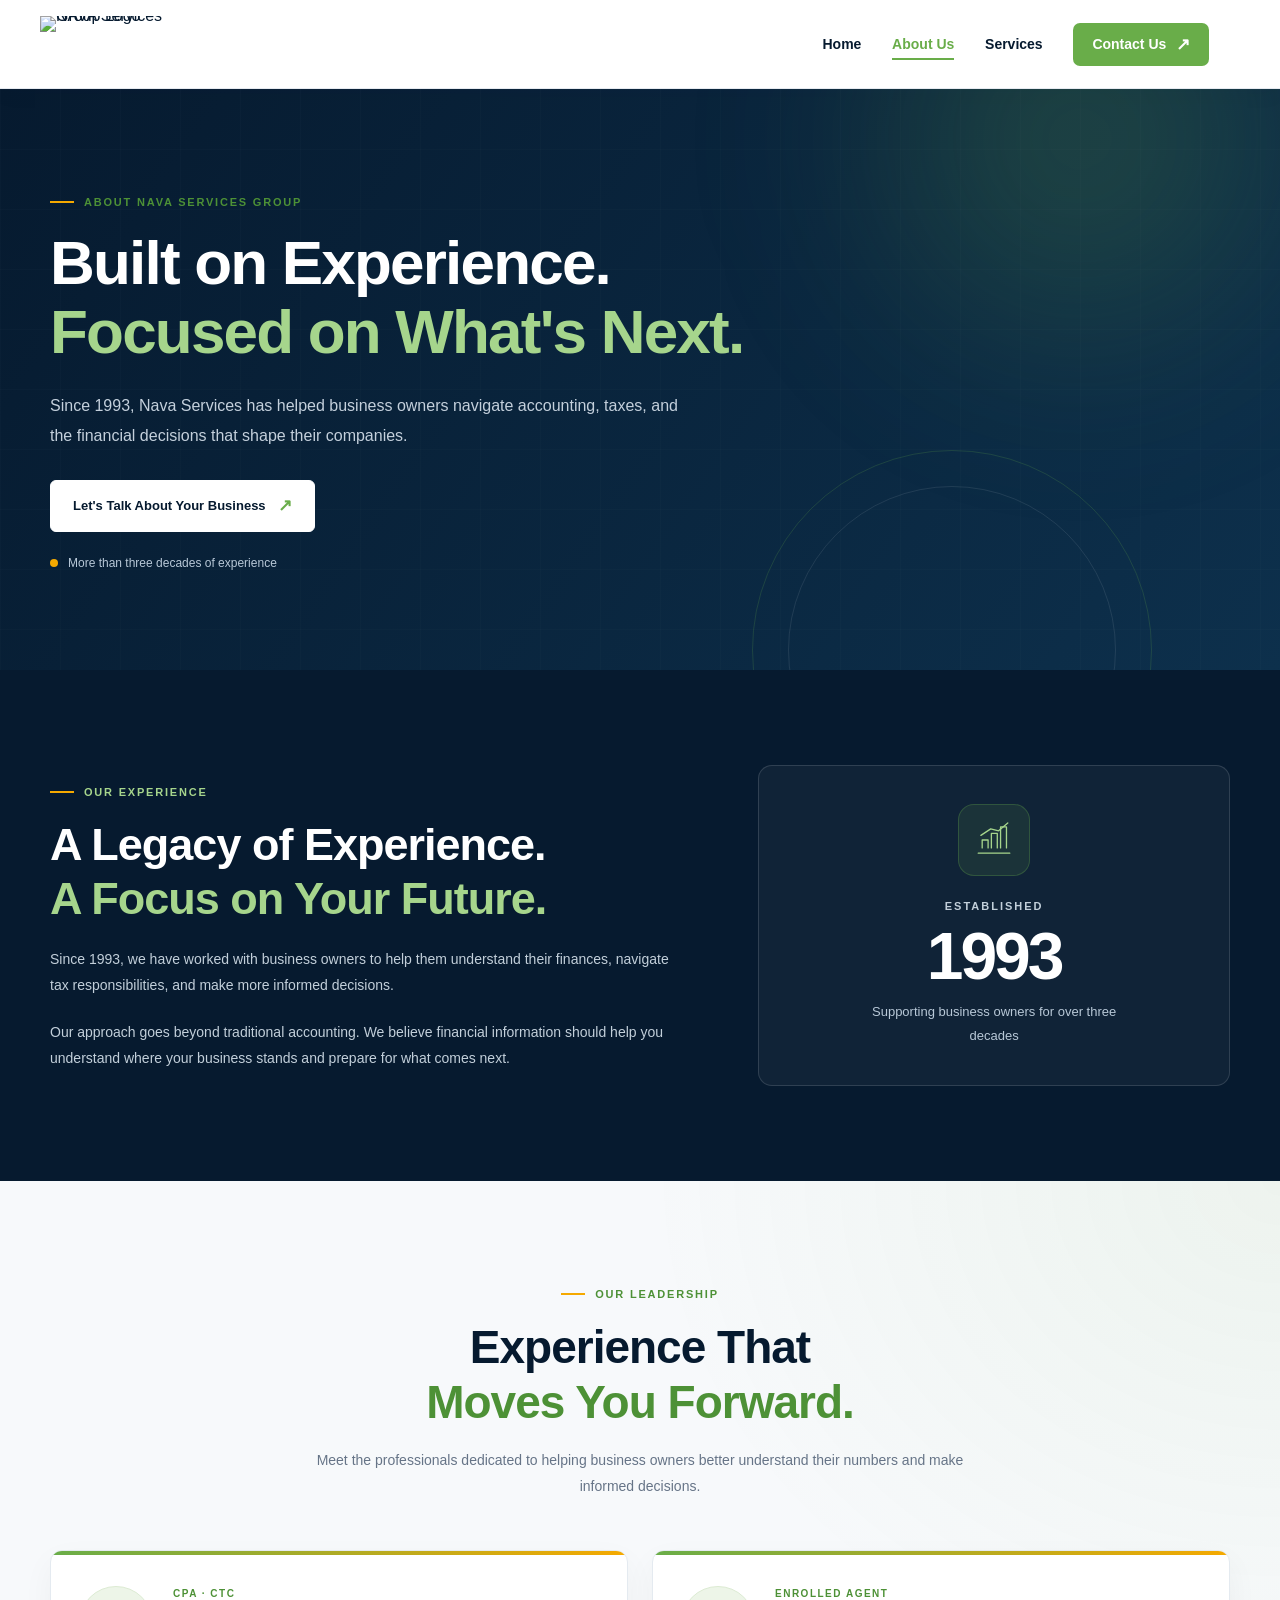
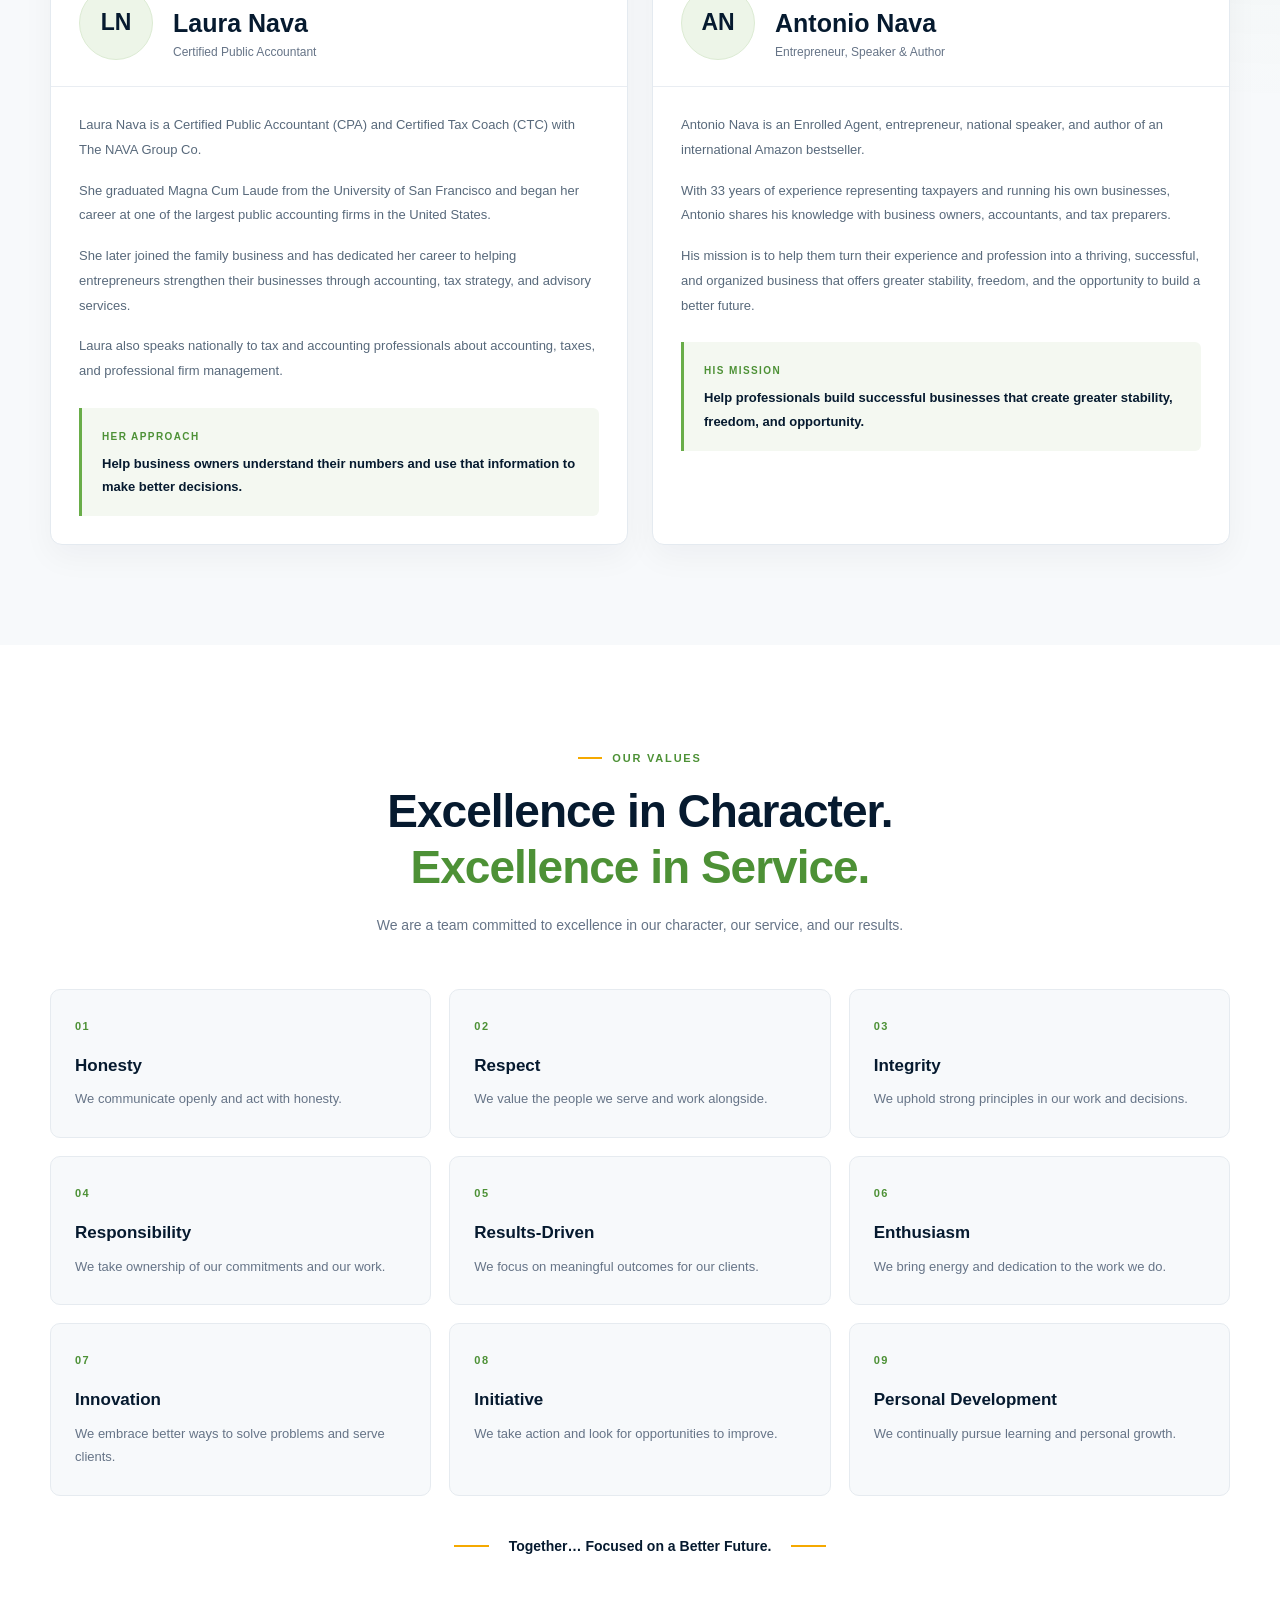
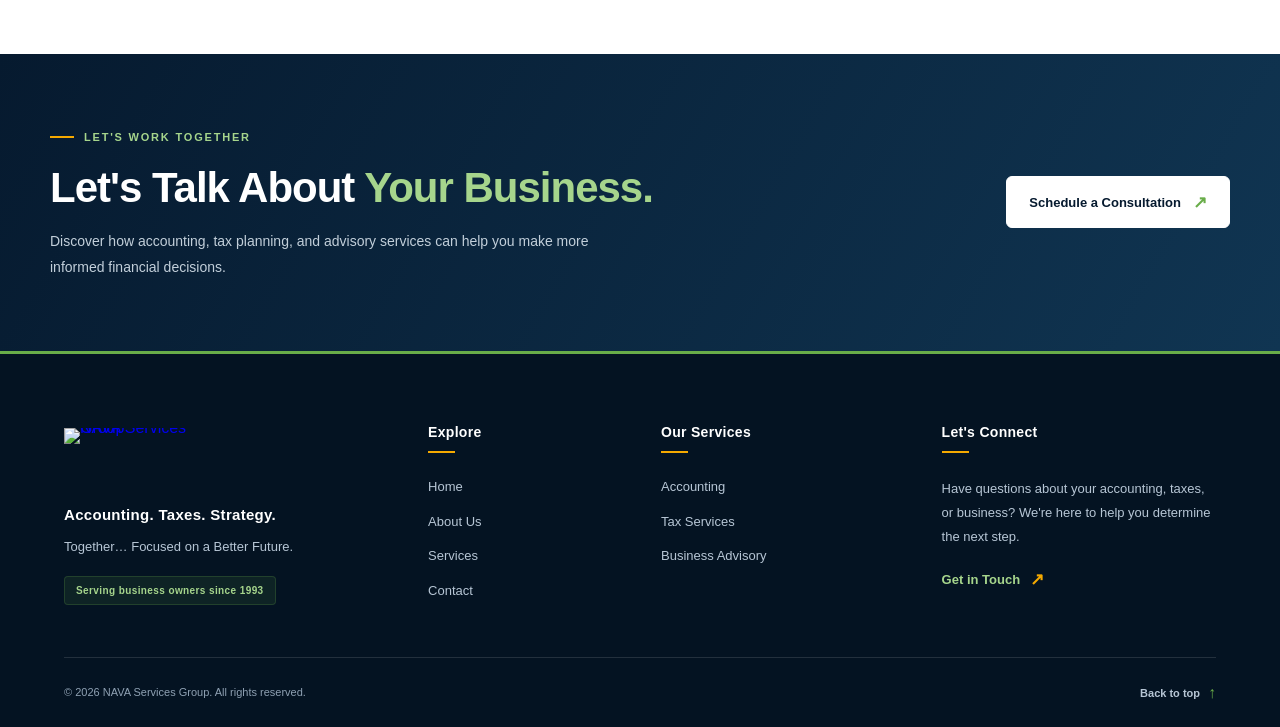
==== about.html @ ea810bb6 "Updates" ====
<!doctype html>
<html lang="en">
<head>
  <meta charset="utf-8">
  <meta name="viewport" content="width=device-width, initial-scale=1">
  <meta name="theme-color" content="#061A2F">

  <meta
    name="description"
    content="Learn about NAVA Services Group, our history since 1993, leadership, and commitment to helping business owners make informed financial decisions."
  >

  <title>About Us | NAVA Services Group</title>

  <link rel="stylesheet" href="/components/nava-header.css">
  <link rel="stylesheet" href="/components/nava-footer.css">
  <link rel="stylesheet" href="/components/nava-about.css">

  <script src="/components/nava-header.js" defer></script>
  <script src="/components/nava-footer.js" defer></script>
  <script src="/components/nava-about.js" defer></script>

  <script>
    window.gtranslateSettings = {
      default_language: "en",
      languages: ["en", "es"],
      wrapper_selector: ".gtranslate_wrapper"
    };
  </script>

  <script
    src="https://cdn.gtranslate.net/widgets/latest/dropdown.js"
    defer
  ></script>
</head>

<body id="top">

  <nava-header></nava-header>

  <main class="nava-about">
    <nava-about></nava-about>
  </main>

  <nava-footer></nava-footer>

</body>
</html>
---- components/nava-header.css ----
:root {
  --nava-navy: #061A2F;
  --nava-green: #69AD49;
  --nava-yellow: #F5A900;
  --nava-border: #E6EAF0;
}

nava-header {
  display: block;
  position: relative;
  z-index: 1000;
}

.nava-header {
  width: 100%;
  background: #fff;
  border-bottom: 1px solid var(--nava-border);
  box-shadow: 0 4px 22px rgba(6, 26, 47, 0.045);
  font-family: Inter, Arial, sans-serif;
}

.nava-header__inner {
  width: min(1200px, calc(100% - 48px));
  min-height: 88px;
  margin: 0 auto;
  display: flex;
  align-items: center;
  justify-content: space-between;
  gap: 36px;
}

.nava-brand {
  display: flex;
  flex-direction: column;
  flex-shrink: 0;
  color: var(--nava-navy);
  text-decoration: none;
  line-height: 1;
}

.nava-brand__name {
  font-size: 30px;
  font-weight: 800;
  letter-spacing: 0.11em;
}

.nava-brand__subtitle {
  margin-top: 6px;
  font-size: 10px;
  font-weight: 700;
  letter-spacing: 0.19em;
}

.nava-nav {
  display: flex;
  align-items: center;
  gap: clamp(18px, 2.4vw, 34px);
}

.nava-nav__link {
  position: relative;
  padding: 12px 0;
  color: var(--nava-navy);
  text-decoration: none;
  font-size: 14px;
  font-weight: 600;
  transition: color 0.2s ease;
}

.nava-nav__link:hover,
.nava-nav__link.is-active {
  color: var(--nava-green);
}

.nava-nav__link.is-active::after {
  content: "";
  position: absolute;
  right: 0;
  bottom: 4px;
  left: 0;
  height: 2px;
  background: var(--nava-green);
}

.nava-nav__cta {
  display: inline-flex;
  align-items: center;
  gap: 10px;
  padding: 13px 19px;
  border-radius: 7px;
  background: var(--nava-green);
  color: #fff;
  text-decoration: none;
  font-size: 14px;
  font-weight: 700;
  transition: background 0.2s ease, transform 0.2s ease;
}

.nava-nav__cta:hover {
  background: #57983A;
  transform: translateY(-1px);
}

.nava-nav__cta span {
  font-size: 17px;
  line-height: 1;
}

.nava-language {
  display: flex;
  align-items: center;
}

.nava-language select {
  max-width: 130px;
  padding: 8px 9px;
  border: 1px solid var(--nava-border);
  border-radius: 6px;
  background: #fff;
  color: var(--nava-navy);
  font: inherit;
  font-size: 13px;
}

.nava-menu-toggle {
  display: none;
  width: 44px;
  height: 44px;
  padding: 11px;
  border: 1px solid var(--nava-border);
  border-radius: 8px;
  background: #fff;
  cursor: pointer;
}

.nava-menu-toggle span {
  display: block;
  height: 2px;
  margin: 4px 0;
  background: var(--nava-navy);
}

@media (max-width: 820px) {
  .nava-header__inner {
    width: calc(100% - 32px);
    min-height: 76px;
    gap: 16px;
  }

  .nava-brand__name {
    font-size: 27px;
  }

  .nava-menu-toggle {
    display: block;
    margin-left: auto;
  }

  .nava-nav {
    display: none;
    position: absolute;
    top: 100%;
    right: 0;
    left: 0;
    padding: 18px 24px 24px;
    flex-direction: column;
    align-items: stretch;
    gap: 7px;
    background: #fff;
    border-bottom: 1px solid var(--nava-border);
    box-shadow: 0 14px 22px rgba(6, 26, 47, 0.08);
  }

  .nava-nav.is-open {
    display: flex;
  }

  .nava-nav__link {
    padding: 13px 0;
  }

  .nava-nav__link.is-active::after {
    display: none;
  }

  .nava-nav__cta {
    justify-content: center;
    margin-top: 5px;
  }

  .nava-language {
    padding-top: 8px;
  }
}

/* Logo */
.nava-brand {
  display: inline-flex;
  align-items: center;
  flex-shrink: 0;
  text-decoration: none;
  line-height: 0;
}

.nava-brand img {
  display: block;
  width: 170px;
  height: 56px;
  object-fit: contain;
  object-position: left center;
}

/* Contenedor del header */
.nava-header__inner {
  width: min(1200px, calc(100% - 48px));
  min-height: 88px;
  margin: 0 auto;
  display: flex;
  align-items: center;
  justify-content: space-between;
  gap: 36px;
}

/* Botón hamburguesa */
.nava-menu-toggle {
  display: none;
  flex-shrink: 0;
  width: 44px;
  height: 44px;
  padding: 11px;
  border: 1px solid #E6EAF0;
  border-radius: 8px;
  background: #fff;
  cursor: pointer;
}

.nava-menu-toggle span {
  display: block;
  height: 2px;
  margin: 4px 0;
  background: #061A2F;
}

/* Responsive */
@media (max-width: 820px) {
  .nava-header__inner {
    width: calc(100% - 32px);
    min-height: 76px;
    gap: 16px;
  }

  .nava-brand img {
    width: 145px;
    height: 48px;
  }

  .nava-menu-toggle {
    display: block;
    margin-left: auto;
  }
}

@media (max-width: 380px) {
  .nava-brand img {
    width: 125px;
    height: 42px;
  }
}
---- components/nava-footer.css ----
/* =========================================
   NAVA FOOTER
========================================= */

.nava-footer {
  --footer-navy: #061A2F;
  --footer-green: #69AD49;
  --footer-yellow: #F5A900;

  position: relative;
  width: 100%;
  overflow: hidden;
  color: #FFFFFF;
  background: #041322;
  border-top: 3px solid var(--footer-green);
}

.nava-footer *,
.nava-footer *::before,
.nava-footer *::after {
  box-sizing: border-box;
}

.nava-footer__container {
  width: 100%;
  max-width: 1200px;
  margin: 0 auto;
  padding: 65px 24px 0;
}

/* Main footer columns */

.nava-footer__main {
  display: grid;
  grid-template-columns: 1.35fr 0.8fr 1fr 1.15fr;
  gap: 42px;
  padding-bottom: 52px;
}

/* Brand */

.nava-footer__brand {
  min-width: 0;
}

.nava-footer__logo {
  display: inline-flex;
  align-items: center;
  max-width: 100%;
  line-height: 0;
  text-decoration: none;
}

.nava-footer__logo img {
  display: block;
  width: 170px;
  max-width: 100%;
  height: 56px;
  object-fit: contain;
  object-position: left center;
}

.nava-footer__description {
  margin: 22px 0 0;
  color: #FFFFFF;
  font-size: 15px;
  font-weight: 750;
  letter-spacing: 0.3px;
}

.nava-footer__tagline {
  max-width: 270px;
  margin: 12px 0 0;
  color: #B7C6D5;
  font-size: 13px;
  line-height: 1.8;
}

.nava-footer__since {
  display: inline-block;
  margin-top: 18px;
  padding: 8px 11px;
  color: #A6D58C;
  background: rgba(105, 173, 73, 0.1);
  border: 1px solid rgba(105, 173, 73, 0.22);
  border-radius: 4px;
  font-size: 10px;
  font-weight: 750;
  letter-spacing: 0.4px;
}

/* Footer columns */

.nava-footer__column {
  min-width: 0;
}

.nava-footer__column h2 {
  position: relative;
  margin: 5px 0 24px;
  padding-bottom: 13px;
  color: #FFFFFF;
  font-size: 14px;
  font-weight: 750;
  letter-spacing: 0.3px;
}

.nava-footer__column h2::after {
  position: absolute;
  bottom: 0;
  left: 0;
  width: 27px;
  height: 2px;
  background: var(--footer-yellow);
  content: "";
}

.nava-footer__column ul {
  display: flex;
  flex-direction: column;
  gap: 14px;
  margin: 0;
  padding: 0;
  list-style: none;
}

.nava-footer__column li {
  margin: 0;
  padding: 0;
}

.nava-footer__column li a {
  display: inline-block;
  color: #B7C6D5;
  font-size: 13px;
  line-height: 1.6;
  text-decoration: none;
  transition:
    color 180ms ease,
    transform 180ms ease;
}

.nava-footer__column li a:hover {
  color: #A6D58C;
  transform: translateX(3px);
}

/* Contact column */

.nava-footer__contact > p {
  margin: 0;
  color: #B7C6D5;
  font-size: 13px;
  line-height: 1.85;
}

.nava-footer__contact-link {
  display: inline-flex;
  align-items: center;
  gap: 10px;
  margin-top: 20px;
  color: #A6D58C;
  font-size: 13px;
  font-weight: 750;
  text-decoration: none;
  transition: color 180ms ease;
}

.nava-footer__contact-link span {
  color: var(--footer-yellow);
  font-size: 17px;
  transition: transform 180ms ease;
}

.nava-footer__contact-link:hover {
  color: #FFFFFF;
}

.nava-footer__contact-link:hover span {
  transform: translate(3px, -3px);
}

/* Bottom bar */

.nava-footer__bottom {
  display: flex;
  align-items: center;
  justify-content: space-between;
  gap: 20px;
  min-height: 70px;
  padding: 20px 0;
  border-top: 1px solid rgba(255, 255, 255, 0.12);
}

.nava-footer__copyright {
  margin: 0;
  color: #8FA1B3;
  font-size: 11px;
  line-height: 1.7;
}

.nava-footer__back-top {
  display: inline-flex;
  align-items: center;
  gap: 8px;
  color: #B7C6D5;
  font-size: 11px;
  font-weight: 700;
  text-decoration: none;
  transition: color 180ms ease;
}

.nava-footer__back-top span {
  color: var(--footer-green);
  font-size: 16px;
  transition: transform 180ms ease;
}

.nava-footer__back-top:hover {
  color: #FFFFFF;
}

.nava-footer__back-top:hover span {
  transform: translateY(-3px);
}

/* Subtle entrance */

@media (prefers-reduced-motion: no-preference) {
  .nava-footer__main {
    animation: navaFooterAppear 650ms ease both;
  }

  @keyframes navaFooterAppear {
    from {
      opacity: 0.7;
      transform: translateY(10px);
    }

    to {
      opacity: 1;
      transform: translateY(0);
    }
  }
}

/* Tablet */

@media (max-width: 950px) {
  .nava-footer__main {
    grid-template-columns: repeat(2, minmax(0, 1fr));
    gap: 38px 32px;
  }

  .nava-footer__container {
    padding-top: 52px;
  }
}

/* Mobile */

@media (max-width: 560px) {
  .nava-footer__container {
    padding: 42px 20px 0;
  }

  .nava-footer__main {
    grid-template-columns: 1fr 1fr;
    gap: 34px 20px;
    padding-bottom: 35px;
  }

  .nava-footer__brand,
  .nava-footer__contact {
    grid-column: 1 / -1;
  }

  .nava-footer__logo img {
    width: 155px;
    height: 50px;
  }

  .nava-footer__column h2 {
    margin-bottom: 18px;
    font-size: 13px;
  }

  .nava-footer__column ul {
    gap: 12px;
  }

  .nava-footer__column li a,
  .nava-footer__contact > p {
    font-size: 12px;
  }

  .nava-footer__bottom {
    align-items: flex-start;
    flex-direction: column;
    gap: 12px;
    padding: 20px 0;
  }
}

/* Accessibility */

@media (prefers-reduced-motion: reduce) {
  .nava-footer__main {
    animation: none !important;
  }

  .nava-footer__column li a,
  .nava-footer__contact-link,
  .nava-footer__contact-link span,
  .nava-footer__back-top,
  .nava-footer__back-top span {
    transition: none !important;
  }
}
---- components/nava-about.css ----
/* =========================================
   NAVA ABOUT - BASE
========================================= */
 body {
      margin: 0;
      min-height: 100vh;
      font-family: Inter, Arial, sans-serif;
      color: var(--nava-navy);
      background: #fff;
    }
.nava-about {
  --about-navy: #061A2F;
  --about-green: #69AD49;
  --about-yellow: #F5A900;

  width: 100%;
  color: var(--about-navy);
  background: #FFFFFF;
}

.nava-about *,
.nava-about *::before,
.nava-about *::after {
  box-sizing: border-box;
}

.nava-about__container {
  width: 100%;
  max-width: 1180px;
  margin: 0 auto;
}

/* =========================================
   HERO
========================================= */

.nava-about__hero {
  position: relative;
  isolation: isolate;
  display: flex;
  align-items: center;
  min-height: 480px;
  padding: 100px 24px;
  overflow: hidden;
  color: #FFFFFF;
  background: linear-gradient(125deg, #061A2F, #0D304C);
}

.nava-about__hero-bg {
  position: absolute;
  z-index: -1;
  inset: 0;
  overflow: hidden;
  pointer-events: none;
}

.nava-about__glow {
  position: absolute;
  top: -250px;
  right: -100px;
  width: 600px;
  height: 600px;
  background: radial-gradient(
    circle,
    rgba(105, 173, 73, 0.25),
    transparent 70%
  );
  filter: blur(70px);
  animation: navaAboutGlow 12s ease-in-out infinite alternate;
}

.nava-about__grid-pattern {
  position: absolute;
  inset: 0;
  opacity: 0.4;
  background-image:
    linear-gradient(rgba(255,255,255,.035) 1px, transparent 1px),
    linear-gradient(90deg, rgba(255,255,255,.035) 1px, transparent 1px);
  background-size: 60px 60px;
}

.nava-about__hero-orb {
  position: absolute;
  right: 10%;
  bottom: -180px;
  width: 400px;
  height: 400px;
  border: 1px solid rgba(105,173,73,.2);
  border-radius: 50%;
}

.nava-about__hero-orb::before {
  position: absolute;
  inset: 35px;
  border: 1px solid rgba(255,255,255,.09);
  border-radius: 50%;
  content: "";
}

.nava-about__hero-content {
  position: relative;
  z-index: 1;
}

.nava-about__eyebrow {
  display: inline-flex;
  align-items: center;
  gap: 10px;
  margin-bottom: 20px;
  color: #4D9136;
  font-size: 11px;
  font-weight: 800;
  letter-spacing: 1.8px;
}

.nava-about__eyebrow::before {
  width: 24px;
  height: 2px;
  background: var(--about-yellow);
  content: "";
}

.nava-about__eyebrow--light {
  color: #A6D58C;
}

.nava-about__hero h1 {
  max-width: 850px;
  margin: 0;
  color: #FFFFFF;
  font-size: clamp(38px, 5vw, 62px);
  font-weight: 800;
  line-height: 1.12;
  letter-spacing: -1.8px;
}

.nava-about__hero h1 span {
  display: block;
  color: #A6D58C;
}

.nava-about__hero-content > p {
  max-width: 650px;
  margin: 24px 0 28px;
  color: #C4D0DC;
  font-size: 16px;
  line-height: 1.9;
}

.nava-about__button {
  display: inline-flex;
  align-items: center;
  justify-content: center;
  gap: 12px;
  min-height: 52px;
  padding: 0 22px;
  color: var(--about-navy);
  background: #FFFFFF;
  border: 1px solid #FFFFFF;
  border-radius: 6px;
  font-size: 13px;
  font-weight: 750;
  text-decoration: none;
  transition: transform 200ms ease, background 200ms ease;
}

.nava-about__button span {
  color: var(--about-green);
  font-size: 17px;
  transition: transform 200ms ease;
}

.nava-about__button:hover {
  background: #EFF6EA;
  transform: translateY(-3px);
}

.nava-about__button:hover span {
  transform: translate(3px, -3px);
}

.nava-about__hero-note {
  display: flex;
  align-items: center;
  gap: 10px;
  margin-top: 24px;
  color: #B8C8D7;
  font-size: 12px;
}

.nava-about__hero-note span {
  width: 8px;
  height: 8px;
  background: var(--about-yellow);
  border-radius: 50%;
}

/* =========================================
   EXPERIENCE
========================================= */

.nava-about__experience {
  padding: 95px 24px;
  color: #FFFFFF;
  background: var(--about-navy);
}

.nava-about__experience-grid {
  display: grid;
  grid-template-columns: 1.15fr 0.85fr;
  align-items: center;
  gap: 70px;
}

.nava-about__experience-copy h2 {
  margin: 0;
  color: #FFFFFF;
  font-size: clamp(32px, 4vw, 45px);
  line-height: 1.2;
  letter-spacing: -1px;
}

.nava-about__experience-copy h2 span {
  display: block;
  color: #A6D58C;
}

.nava-about__experience-copy > p {
  margin: 20px 0 0;
  color: #C2CFDA;
  font-size: 14px;
  line-height: 1.9;
}

.nava-about__experience-card {
  display: flex;
  flex-direction: column;
  align-items: center;
  padding: 38px 28px;
  text-align: center;
  background: rgba(255,255,255,.045);
  border: 1px solid rgba(255,255,255,.13);
  border-radius: 14px;
}

.nava-about__experience-mark {
  display: grid;
  place-items: center;
  width: 72px;
  height: 72px;
  margin-bottom: 24px;
  color: #A6D58C;
  background: rgba(105,173,73,.12);
  border: 1px solid rgba(105,173,73,.28);
  border-radius: 16px;
}

.nava-about__experience-mark svg {
  width: 42px;
  height: 42px;
  stroke: currentColor;
  stroke-width: 2;
  stroke-linecap: round;
  stroke-linejoin: round;
}

.nava-about__experience-year {
  color: #C2CFDA;
  font-size: 11px;
  font-weight: 800;
  letter-spacing: 2px;
}

.nava-about__experience-card > strong {
  margin: 8px 0;
  color: #FFFFFF;
  font-size: 66px;
  font-weight: 800;
  line-height: 1.1;
  letter-spacing: -3px;
}

.nava-about__experience-caption {
  max-width: 250px;
  color: #B8C8D7;
  font-size: 13px;
  line-height: 1.8;
}

/* =========================================
   LEADERSHIP
========================================= */

.nava-about__leadership {
  padding: 100px 24px;
  background:
    radial-gradient(ellipse at 100% 0%, rgba(105,173,73,.07), transparent 35%),
    #F7F9FB;
}

.nava-about__section-heading {
  max-width: 750px;
  margin: 0 auto 50px;
  text-align: center;
}

.nava-about__section-heading h2 {
  margin: 0;
  color: var(--about-navy);
  font-size: clamp(32px, 4vw, 46px);
  font-weight: 800;
  line-height: 1.2;
  letter-spacing: -1px;
}

.nava-about__section-heading h2 span {
  display: block;
  color: #4D9136;
}

.nava-about__section-heading > p {
  max-width: 650px;
  margin: 18px auto 0;
  color: #667487;
  font-size: 14px;
  line-height: 1.85;
}

.nava-about__leaders {
  display: grid;
  grid-template-columns: repeat(2, minmax(0, 1fr));
  align-items: stretch;
  gap: 24px;
}

.nava-about__leader {
  position: relative;
  overflow: hidden;
  background: #FFFFFF;
  border: 1px solid #E4EAF0;
  border-radius: 12px;
  box-shadow: 0 12px 32px rgba(6,26,47,.045);
  transition: transform 250ms ease, box-shadow 250ms ease;
}

.nava-about__leader:hover {
  transform: translateY(-5px);
  box-shadow: 0 20px 40px rgba(6,26,47,.09);
}

.nava-about__leader-accent {
  height: 4px;
  background: linear-gradient(90deg, var(--about-green), var(--about-yellow));
}

.nava-about__leader-heading {
  display: flex;
  align-items: center;
  gap: 20px;
  padding: 28px 28px 24px;
  border-bottom: 1px solid #E9EDF2;
}

.nava-about__leader-monogram {
  display: grid;
  place-items: center;
  width: 74px;
  height: 74px;
  flex-shrink: 0;
  color: var(--about-navy);
  background: #EDF5E8;
  border: 1px solid #DCEBD3;
  border-radius: 50%;
  font-size: 23px;
  font-weight: 800;
}

.nava-about__leader-role {
  color: #4D9136;
  font-size: 10px;
  font-weight: 800;
  letter-spacing: 1.5px;
}

.nava-about__leader-heading h3 {
  margin: 7px 0 5px;
  color: var(--about-navy);
  font-size: 25px;
  line-height: 1.2;
}

.nava-about__leader-title {
  margin: 0;
  color: #667487;
  font-size: 12px;
  line-height: 1.6;
}

.nava-about__leader-body {
  padding: 26px 28px 28px;
}

.nava-about__leader-body > p {
  margin: 0 0 16px;
  color: #58697B;
  font-size: 13px;
  line-height: 1.9;
}

.nava-about__leader-quote {
  margin-top: 24px;
  padding: 18px 20px;
  background: #F4F8F1;
  border-left: 3px solid var(--about-green);
  border-radius: 0 6px 6px 0;
}

.nava-about__leader-quote > span {
  color: #4D9136;
  font-size: 10px;
  font-weight: 800;
  letter-spacing: 1.4px;
}

.nava-about__leader-quote p {
  margin: 8px 0 0;
  color: var(--about-navy);
  font-size: 13px;
  font-weight: 650;
  line-height: 1.8;
}

/* =========================================
   VALUES
========================================= */

.nava-about__values {
  padding: 100px 24px;
  background: #FFFFFF;
}

.nava-about__values-grid {
  display: grid;
  grid-template-columns: repeat(3, minmax(0, 1fr));
  gap: 18px;
}

.nava-about__value {
  position: relative;
  padding: 26px 24px;
  background: #F7F9FB;
  border: 1px solid #E6EBF0;
  border-radius: 10px;
  transition: transform 220ms ease, border-color 220ms ease;
}

.nava-about__value:hover {
  transform: translateY(-4px);
  border-color: rgba(105,173,73,.65);
}

.nava-about__value-number {
  display: inline-block;
  margin-bottom: 22px;
  color: #4D9136;
  font-size: 11px;
  font-weight: 800;
  letter-spacing: 1.5px;
}

.nava-about__value h3 {
  margin: 0 0 10px;
  color: var(--about-navy);
  font-size: 17px;
  line-height: 1.4;
}

.nava-about__value p {
  margin: 0;
  color: #667487;
  font-size: 13px;
  line-height: 1.8;
}

.nava-about__values-footer {
  display: flex;
  align-items: center;
  justify-content: center;
  gap: 20px;
  margin-top: 42px;
  text-align: center;
}

.nava-about__values-footer span {
  width: 35px;
  height: 2px;
  background: var(--about-yellow);
}

.nava-about__values-footer p {
  margin: 0;
  color: var(--about-navy);
  font-size: 14px;
  font-weight: 750;
}

/* =========================================
   FINAL CTA
========================================= */

.nava-about__cta {
  padding: 70px 24px;
  color: #FFFFFF;
  background: linear-gradient(120deg, #061A2F, #103552);
}

.nava-about__cta-inner {
  display: flex;
  align-items: center;
  justify-content: space-between;
  gap: 40px;
}

.nava-about__cta-inner > div {
  max-width: 680px;
}

.nava-about__cta h2 {
  margin: 0;
  color: #FFFFFF;
  font-size: clamp(30px, 4vw, 42px);
  line-height: 1.2;
  letter-spacing: -1px;
}

.nava-about__cta h2 span {
  color: #A6D58C;
}

.nava-about__cta p {
  max-width: 580px;
  margin: 16px 0 0;
  color: #C2CFDA;
  font-size: 14px;
  line-height: 1.85;
}

.nava-about__cta .nava-about__button {
  flex-shrink: 0;
}

/* =========================================
   SCROLL REVEAL
========================================= */

.nava-about__animate {
  opacity: 0;
  transform: translateY(24px);
  transition: opacity 650ms ease, transform 650ms ease;
}

.nava-about__animate.is-visible {
  opacity: 1;
  transform: translateY(0);
}

.nava-about__leaders .nava-about__leader:nth-child(2),
.nava-about__values-grid .nava-about__value:nth-child(3n + 2) {
  transition-delay: 100ms;
}

.nava-about__values-grid .nava-about__value:nth-child(3n) {
  transition-delay: 200ms;
}

@keyframes navaAboutGlow {
  from { transform: translate(0, 0) scale(1); }
  to { transform: translate(-30px, 30px) scale(1.12); }
}

/* =========================================
   TABLET
========================================= */

@media (max-width: 900px) {
  .nava-about__experience-grid {
    grid-template-columns: 1fr 0.8fr;
    gap: 35px;
  }

  .nava-about__values-grid {
    grid-template-columns: repeat(2, minmax(0, 1fr));
  }

  .nava-about__leader-heading {
    align-items: flex-start;
    flex-direction: column;
  }

  .nava-about__leader-heading h3 {
    font-size: 23px;
  }

  .nava-about__cta-inner {
    align-items: flex-start;
    flex-direction: column;
    gap: 25px;
  }
}

/* =========================================
   MOBILE
========================================= */

@media (max-width: 600px) {
  .nava-about__hero {
    min-height: auto;
    padding: 78px 20px;
  }

  .nava-about__hero h1 {
    font-size: 38px;
    letter-spacing: -1px;
  }

  .nava-about__hero-content > p {
    font-size: 14px;
  }

  .nava-about__experience,
  .nava-about__leadership,
  .nava-about__values {
    padding: 65px 20px;
  }

  .nava-about__experience-grid {
    grid-template-columns: 1fr;
    gap: 30px;
  }

  .nava-about__experience-copy h2,
  .nava-about__section-heading h2 {
    font-size: 32px;
    letter-spacing: -0.7px;
  }

  .nava-about__leaders {
    grid-template-columns: 1fr;
    gap: 18px;
  }

  .nava-about__leader-heading {
    flex-direction: row;
    gap: 15px;
    padding: 23px 21px;
  }

  .nava-about__leader-monogram {
    width: 58px;
    height: 58px;
    font-size: 18px;
  }

  .nava-about__leader-heading h3 {
    font-size: 22px;
  }

  .nava-about__leader-body {
    padding: 23px 21px;
  }

  .nava-about__values-grid {
    grid-template-columns: 1fr;
    gap: 13px;
  }

  .nava-about__values-footer {
    gap: 10px;
  }

  .nava-about__values-footer span {
    width: 20px;
    flex-shrink: 0;
  }

  .nava-about__values-footer p {
    font-size: 12px;
  }

  .nava-about__cta {
    padding: 60px 20px;
  }

  .nava-about__cta h2 {
    font-size: 32px;
  }

  .nava-about__cta .nava-about__button {
    width: 100%;
  }

  .nava-about__values-grid .nava-about__value:nth-child(2),
  .nava-about__values-grid .nava-about__value:nth-child(3n) {
    transition-delay: 0ms;
  }
}

/* =========================================
   ACCESSIBILITY
========================================= */

@media (prefers-reduced-motion: reduce) {
  .nava-about__glow {
    animation: none !important;
  }

  .nava-about__animate {
    opacity: 1;
    transform: none;
    transition: none;
  }

  .nava-about__leader,
  .nava-about__value,
  .nava-about__button,
  .nava-about__button span {
    transition: none !important;
  }
}
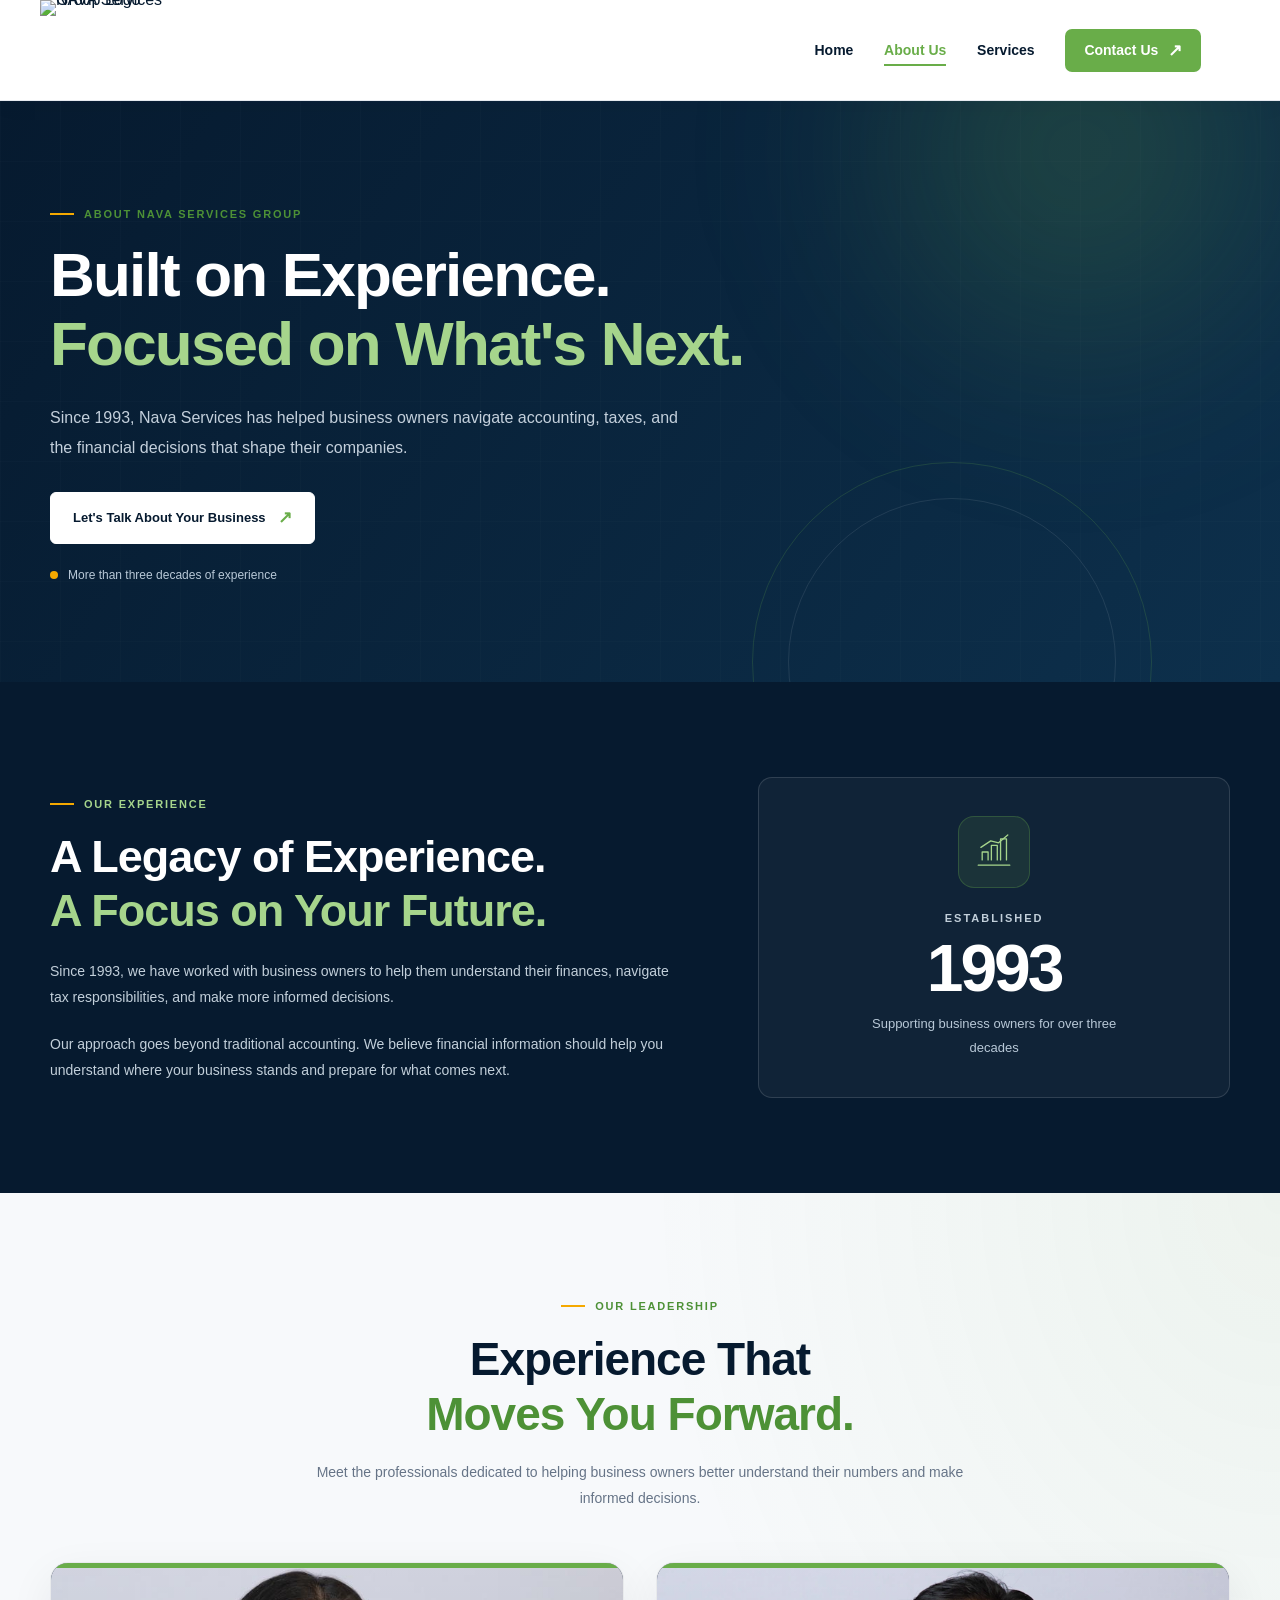
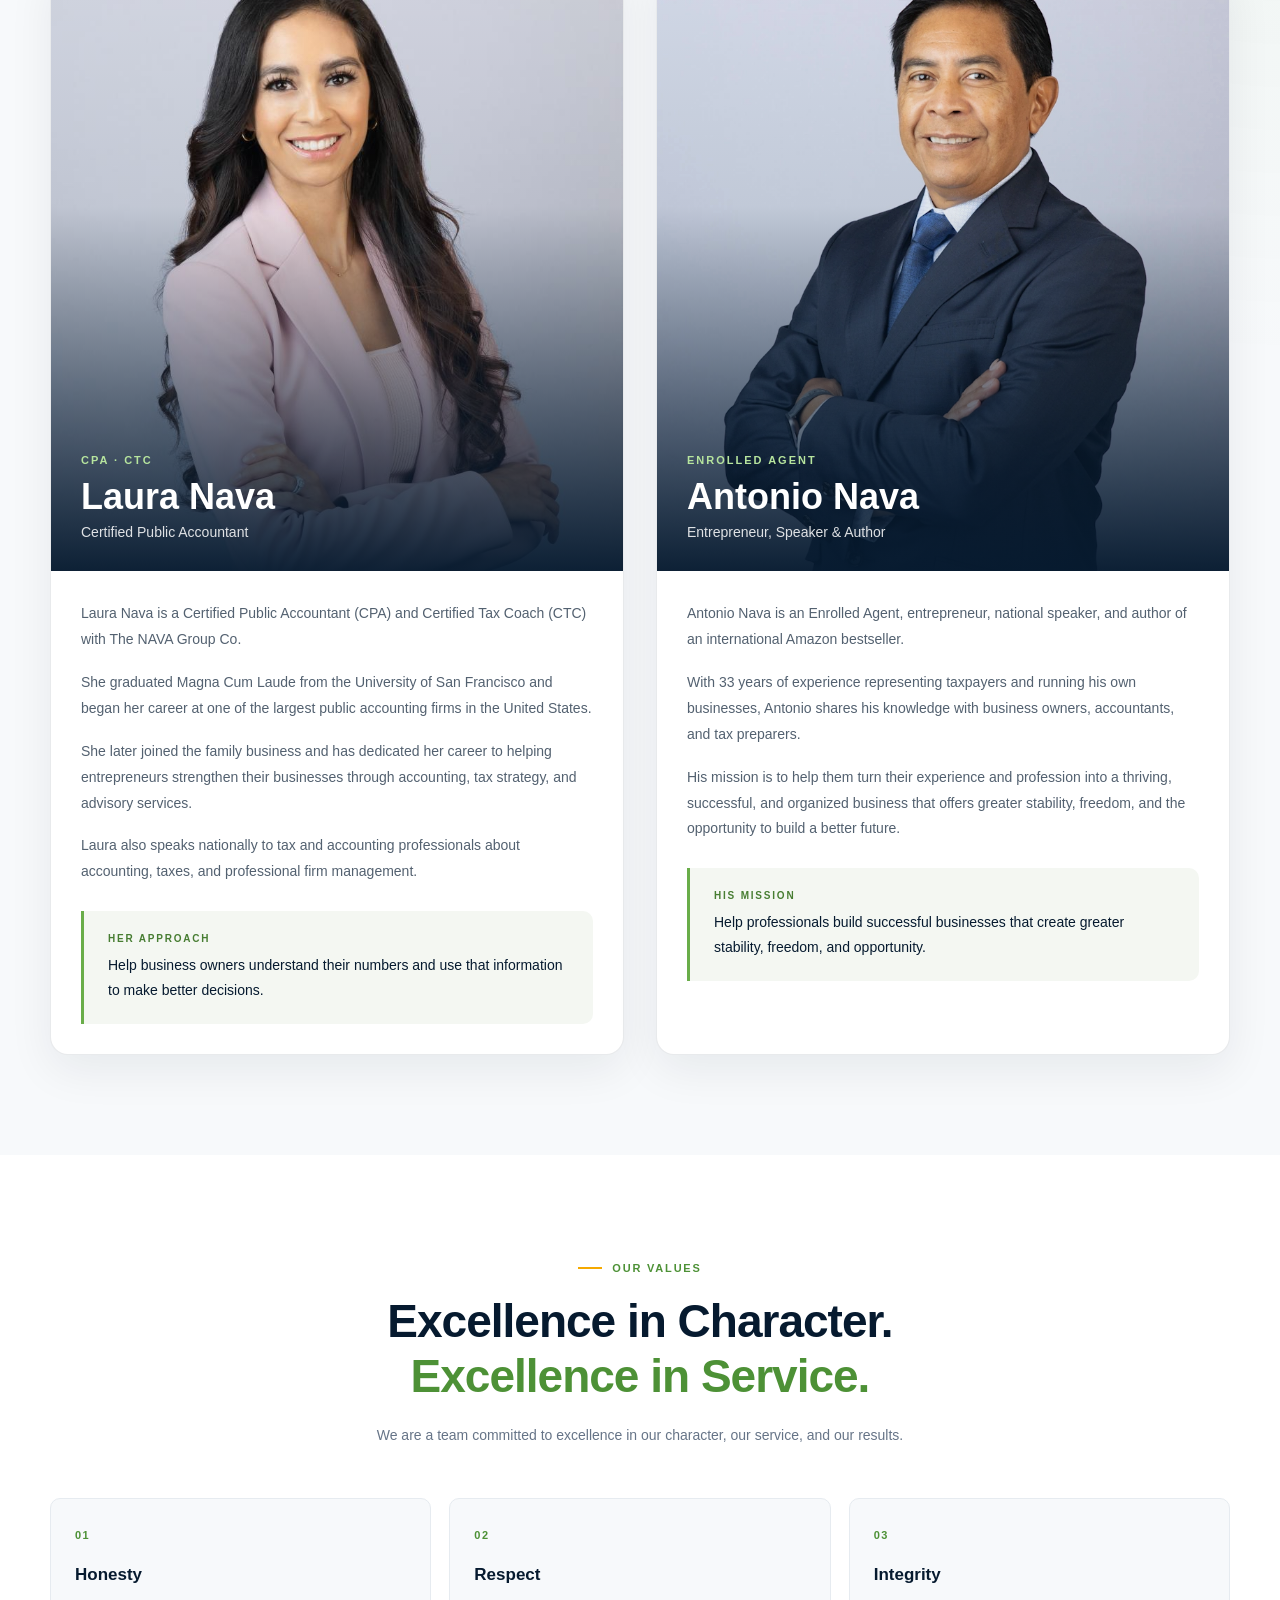
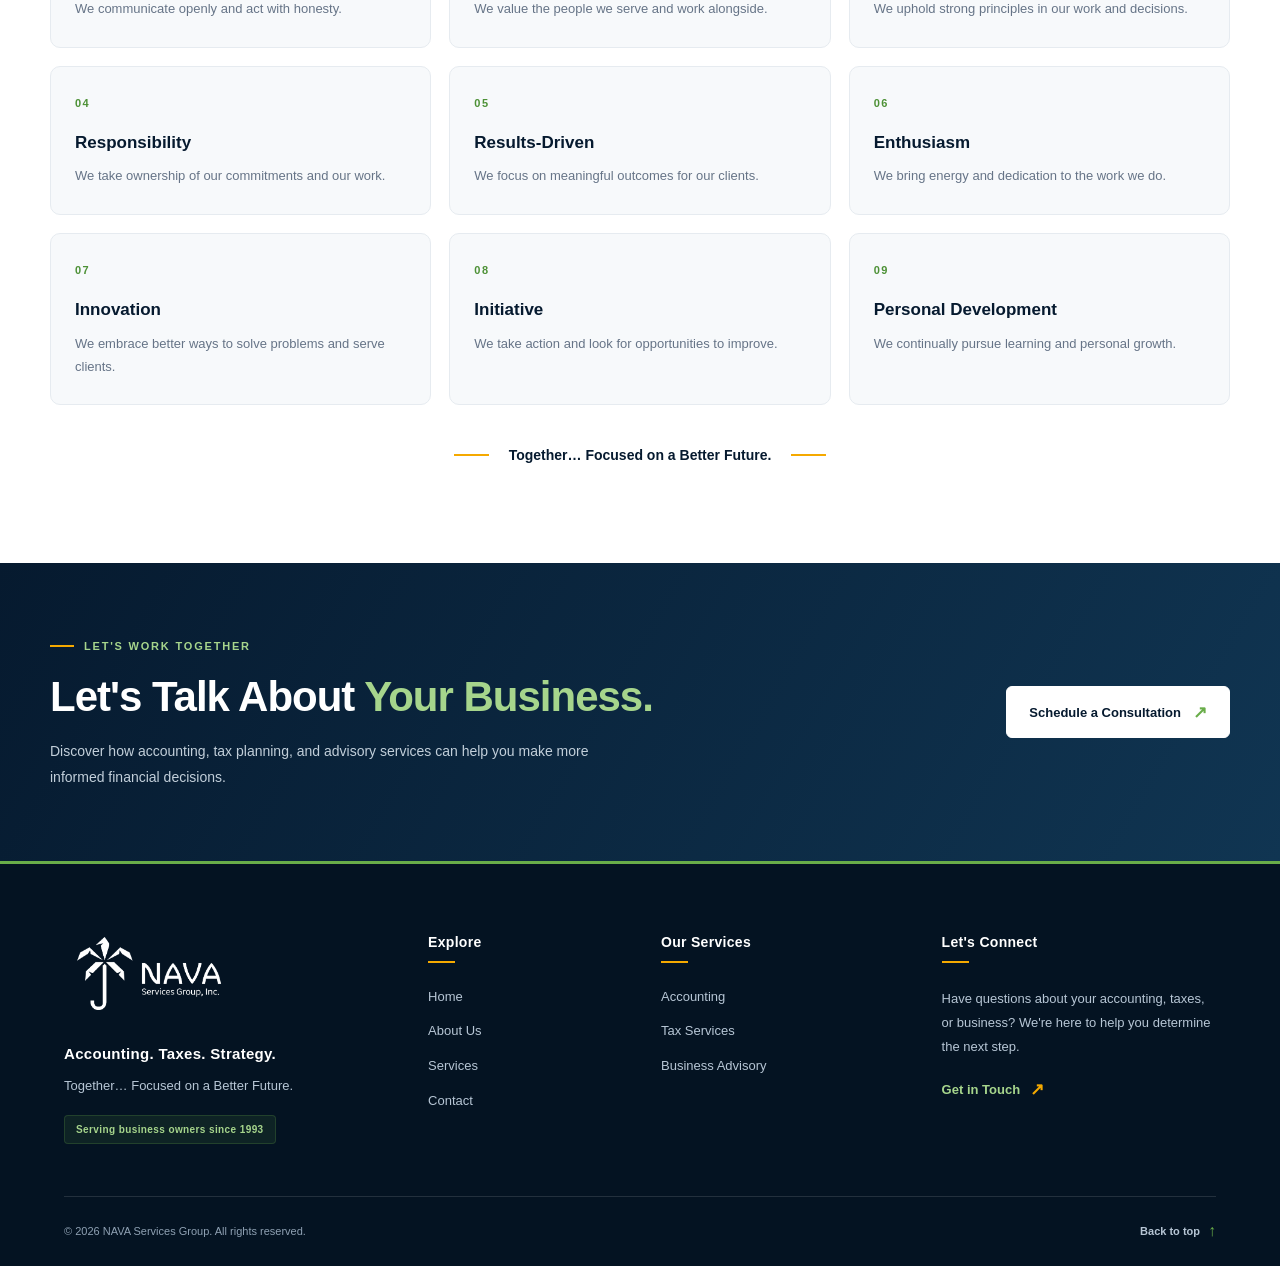
==== commit c38fc819: "favicon demas paginas" ====
--- a/about.html
+++ b/about.html
@@ -5,7 +5,8 @@
   <meta charset="utf-8">
   <meta name="viewport" content="width=device-width, initial-scale=1">
   <meta name="theme-color" content="#061A2F">
-
+ <link rel="icon" type="image/png" href="/assets/img/favicon.png">
+<link rel="apple-touch-icon" href="/assets/img/favicon.png">
   <meta
     name="description"
     content="Learn about NAVA Services Group, our history since 1993, leadership, and commitment to helping business owners make informed financial decisions."
--- a/components/nava-header.css
+++ b/components/nava-header.css
@@ -206,7 +206,7 @@
 .nava-brand img {
   display: block;
   width: 170px;
-  height: 56px;
+  height: 100px;
   object-fit: contain;
   object-position: left center;
 }
@@ -267,3 +267,81 @@
     height: 42px;
   }
 }
+
+/* ================================
+   NAVA HEADER — LANGUAGE SELECTOR
+================================ */
+
+.nava-language {
+  display: flex;
+  align-items: center;
+  justify-content: center;
+  margin-left: 8px;
+}
+
+/* Contenedor de GTranslate */
+.nava-language .gtranslate_wrapper {
+  display: flex;
+  align-items: center;
+  justify-content: center;
+}
+
+/* Selector principal */
+.nava-language .gt_switcher,
+.nava-language .gt_selector,
+.nava-language select {
+  font-family: inherit !important;
+  font-size: 13px !important;
+  font-weight: 600 !important;
+  color: #252525 !important;
+  background-color: #ffffff !important;
+  border: 1px solid #e5e7eb !important;
+  border-radius: 8px !important;
+  min-height: 40px;
+  padding: 8px 12px !important;
+  cursor: pointer;
+  outline: none;
+  box-shadow: 0 2px 8px rgba(0, 0, 0, 0.04);
+  transition:
+    border-color 0.2s ease,
+    box-shadow 0.2s ease,
+    background-color 0.2s ease;
+}
+
+/* Hover */
+.nava-language .gt_switcher:hover,
+.nava-language .gt_selector:hover,
+.nava-language select:hover {
+  border-color: #FC7921 !important;
+  box-shadow: 0 3px 12px rgba(252, 121, 33, 0.12);
+}
+
+/* Focus accesible */
+.nava-language .gt_switcher:focus,
+.nava-language .gt_selector:focus,
+.nava-language select:focus {
+  border-color: #FC7921 !important;
+  box-shadow: 0 0 0 3px rgba(252, 121, 33, 0.15);
+}
+
+/* Opciones del selector nativo */
+.nava-language select option {
+  color: #252525;
+  background: #ffffff;
+  padding: 8px;
+}
+
+/* Ajustes para móvil */
+@media (max-width: 768px) {
+  .nava-language {
+    margin: 12px 0 0;
+    justify-content: flex-start;
+    width: 100%;
+  }
+
+  .nava-language .gt_switcher,
+  .nava-language .gt_selector,
+  .nava-language select {
+    min-height: 42px;
+  }
+}
--- a/components/nava-footer.css
+++ b/components/nava-footer.css
@@ -56,7 +56,7 @@
   display: block;
   width: 170px;
   max-width: 100%;
-  height: 56px;
+  height: 90px;
   object-fit: contain;
   object-position: left center;
 }
--- a/components/nava-about.css
+++ b/components/nava-about.css
@@ -728,3 +728,186 @@
     transition: none !important;
   }
 }
+
+
+/* ========================================
+   LEADERSHIP — LARGE PORTRAITS
+======================================== */
+
+.nava-about__leaders {
+  display: grid;
+  grid-template-columns: repeat(2, minmax(0, 1fr));
+  gap: 32px;
+  align-items: stretch;
+}
+
+.nava-about__leader {
+  position: relative;
+  min-width: 0;
+  overflow: hidden;
+  border-radius: 18px;
+  background: #ffffff;
+  border: 1px solid rgba(6, 26, 47, 0.09);
+  box-shadow: 0 15px 45px rgba(6, 26, 47, 0.07);
+}
+
+.nava-about__leader-accent {
+  position: absolute;
+  z-index: 2;
+  top: 0;
+  left: 0;
+  width: 100%;
+  height: 5px;
+  background: #69AD49;
+}
+
+.nava-about__leader-photo {
+  position: relative;
+  width: 100%;
+  height: 608px;
+  overflow: hidden;
+  background: #061A2F;
+}
+
+.nava-about__leader-photo img {
+  display: block;
+  width: 100%;
+  height: 100%;
+  object-fit: cover;
+  object-position: center 30%;
+  transition: transform 0.6s ease;
+}
+
+.nava-about__leader:hover .nava-about__leader-photo img {
+  transform: scale(1.035);
+}
+
+.nava-about__leader-photo-overlay {
+  position: absolute;
+  inset: 0;
+  background: linear-gradient(
+    to top,
+    rgba(6, 26, 47, 0.96) 0%,
+    rgba(6, 26, 47, 0.58) 27%,
+    rgba(6, 26, 47, 0.08) 60%,
+    transparent 100%
+  );
+  pointer-events: none;
+}
+
+.nava-about__leader-photo-caption {
+  position: absolute;
+  right: 30px;
+  bottom: 28px;
+  left: 30px;
+  z-index: 1;
+  color: #ffffff;
+}
+
+.nava-about__leader-photo-caption > span {
+  display: inline-block;
+  margin-bottom: 10px;
+  color: #b7e59e;
+  font-size: 11px;
+  font-weight: 700;
+  letter-spacing: 2px;
+}
+
+.nava-about__leader-photo-caption h3 {
+  margin: 0 0 5px;
+  color: #ffffff;
+  font-size: clamp(27px, 3vw, 36px);
+  line-height: 1.15;
+  font-weight: 700;
+}
+
+.nava-about__leader-photo-caption p {
+  margin: 0;
+  color: rgba(255, 255, 255, 0.86);
+  font-size: 14px;
+  line-height: 1.5;
+}
+
+.nava-about__leader-body {
+  padding: 30px;
+}
+
+.nava-about__leader-body > p {
+  margin: 0 0 17px;
+  color: #536170;
+  font-size: 14px;
+  line-height: 1.85;
+}
+
+.nava-about__leader-quote {
+  margin-top: 26px;
+  padding: 22px 24px;
+  border-left: 3px solid #69AD49;
+  border-radius: 0 10px 10px 0;
+  background: #f4f7f2;
+}
+
+.nava-about__leader-quote > span {
+  display: block;
+  margin-bottom: 9px;
+  color: #477d32;
+  font-size: 10px;
+  font-weight: 800;
+  letter-spacing: 1.8px;
+}
+
+.nava-about__leader-quote p {
+  margin: 0;
+  color: #061A2F;
+  font-size: 14px;
+  line-height: 1.75;
+  font-weight: 500;
+}
+
+/* TABLET */
+@media (max-width: 900px) {
+  .nava-about__leaders {
+    gap: 22px;
+  }
+
+  .nava-about__leader-photo {
+    height: 360px;
+  }
+
+  .nava-about__leader-photo-caption {
+    right: 22px;
+    bottom: 22px;
+    left: 22px;
+  }
+
+  .nava-about__leader-body {
+    padding: 24px;
+  }
+}
+
+/* MOBILE */
+@media (max-width: 640px) {
+  .nava-about__leaders {
+    grid-template-columns: 1fr;
+    gap: 28px;
+  }
+
+  .nava-about__leader-photo {
+    height: 390px;
+  }
+
+  .nava-about__leader-photo-caption h3 {
+    font-size: 30px;
+  }
+
+  .nava-about__leader-body {
+    padding: 24px 22px;
+  }
+}
+
+@media (prefers-reduced-motion: reduce) {
+  .nava-about__leader-photo img {
+    transition: none;
+  }
+}
+
